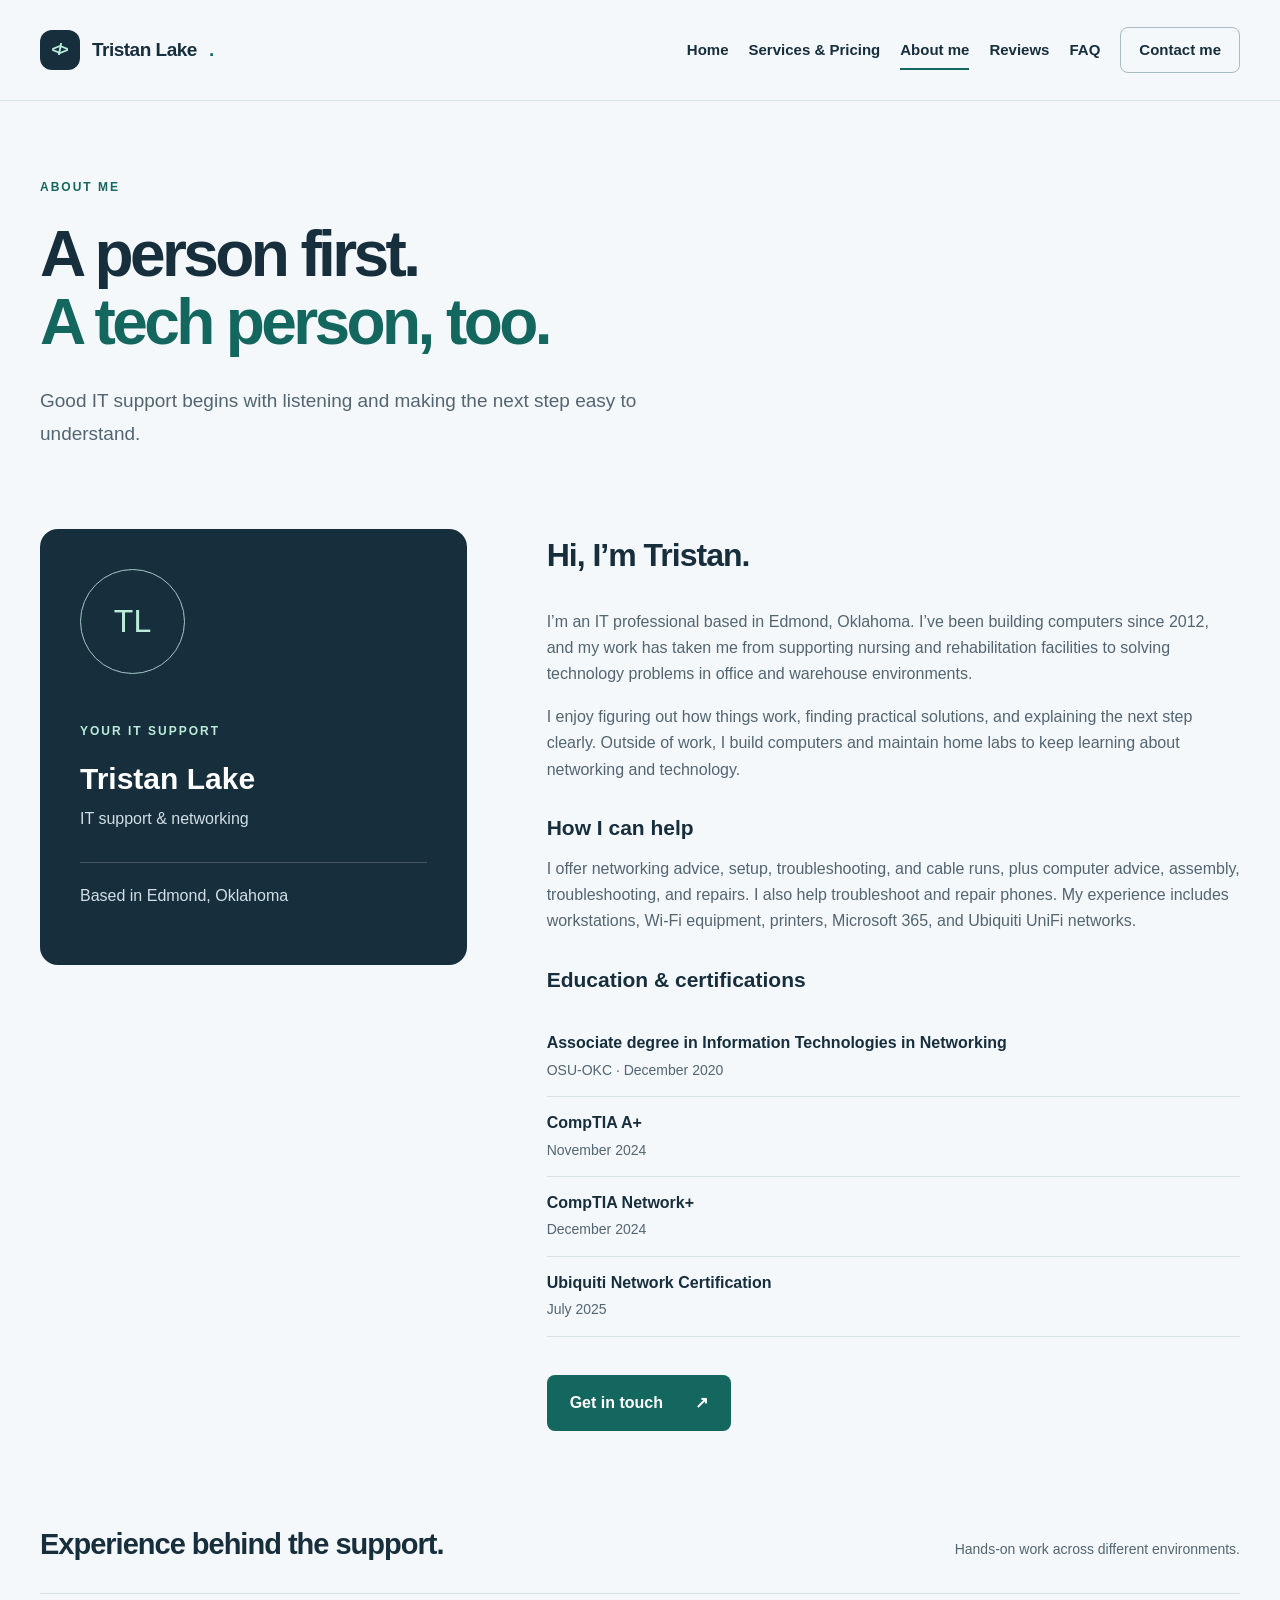
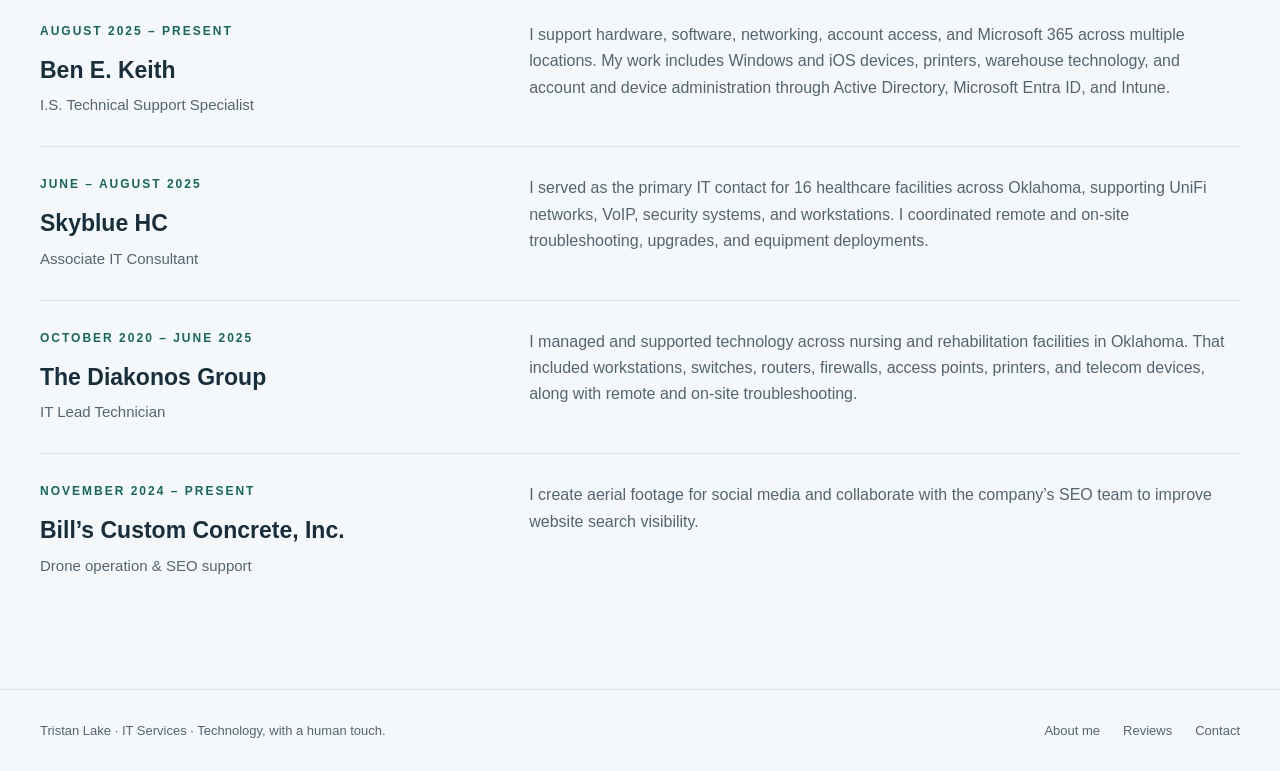
==== about.html @ 0b8d4f33 "Add IT services website with pricing, FAQs, and contact form" ====
<!doctype html>
<html lang="en"><head><meta charset="utf-8"><meta name="viewport" content="width=device-width, initial-scale=1"><meta name="description" content="Personal IT services. Learn about the person behind the support, read real client feedback, and get in touch."><meta name="theme-color" content="#172e3d"><title>About me | Tristan Lake · IT Services</title><link rel="stylesheet" href="styles.css"><script src="site.js" defer></script><link rel="icon" type="image/svg+xml" href="favicon.svg"></head><body><a class="skip" href="#main">Skip to content</a><header><div class="wrap header-inner"><a class="brand" href="index.html" aria-label="IT Services home"><span class="brand-icon" aria-hidden="true">&lt;/&gt;</span>Tristan Lake<span style="color:var(--teal)">.</span></a><nav aria-label="Main navigation"><a href="index.html">Home</a><a href="services.html">Services & Pricing</a><a href="about.html" aria-current="page">About me</a><a href="reviews.html">Reviews</a><a href="faq.html">FAQ</a><a href="contact.html" class="nav-contact">Contact me</a></nav></div></header><main id="main" class="wrap"><section class="page-heading"><p class="eyebrow">ABOUT ME</p><h1>A person first.<br><span>A tech person, too.</span></h1><p class="lead">Good IT support begins with listening and making the next step easy to understand.</p></section><section class="about-layout"><aside class="profile-panel"><span class="monogram" aria-hidden="true">TL</span><p class="eyebrow">YOUR IT SUPPORT</p><h2>Tristan Lake</h2><p>IT support & networking</p><p class="location">Based in Edmond, Oklahoma</p></aside><div class="story"><h2>Hi, I’m Tristan.</h2><p>I’m an IT professional based in Edmond, Oklahoma. I’ve been building computers since 2012, and my work has taken me from supporting nursing and rehabilitation facilities to solving technology problems in office and warehouse environments.</p><p>I enjoy figuring out how things work, finding practical solutions, and explaining the next step clearly. Outside of work, I build computers and maintain home labs to keep learning about networking and technology.</p><h3>How I can help</h3><p>I offer networking advice, setup, troubleshooting, and cable runs, plus computer advice, assembly, troubleshooting, and repairs. I also help troubleshoot and repair phones. My experience includes workstations, Wi-Fi equipment, printers, Microsoft 365, and Ubiquiti UniFi networks.</p><h3>Education &amp; certifications</h3><ul class="credentials"><li><strong>Associate degree in Information Technologies in Networking</strong><span>OSU-OKC · December 2020</span></li><li><strong>CompTIA A+</strong><span>November 2024</span></li><li><strong>CompTIA Network+</strong><span>December 2024</span></li><li><strong>Ubiquiti Network Certification</strong><span>July 2025</span></li></ul><a class="button" href="contact.html">Get in touch <span aria-hidden="true">↗</span></a></div></section><section class="experience section"><div class="section-heading"><h2>Experience behind the support.</h2><p>Hands-on work across different environments.</p></div><div class="career-list"><article><div><p class="eyebrow">AUGUST 2025 – PRESENT</p><h3>Ben E. Keith</h3><p class="role">I.S. Technical Support Specialist</p></div><p>I support hardware, software, networking, account access, and Microsoft 365 across multiple locations. My work includes Windows and iOS devices, printers, warehouse technology, and account and device administration through Active Directory, Microsoft Entra ID, and Intune.</p></article><article><div><p class="eyebrow">JUNE – AUGUST 2025</p><h3>Skyblue HC</h3><p class="role">Associate IT Consultant</p></div><p>I served as the primary IT contact for 16 healthcare facilities across Oklahoma, supporting UniFi networks, VoIP, security systems, and workstations. I coordinated remote and on-site troubleshooting, upgrades, and equipment deployments.</p></article><article><div><p class="eyebrow">OCTOBER 2020 – JUNE 2025</p><h3>The Diakonos Group</h3><p class="role">IT Lead Technician</p></div><p>I managed and supported technology across nursing and rehabilitation facilities in Oklahoma. That included workstations, switches, routers, firewalls, access points, printers, and telecom devices, along with remote and on-site troubleshooting.</p></article><article><div><p class="eyebrow">NOVEMBER 2024 – PRESENT</p><h3>Bill’s Custom Concrete, Inc.</h3><p class="role">Drone operation &amp; SEO support</p></div><p>I create aerial footage for social media and collaborate with the company’s SEO team to improve website search visibility.</p></article></div></section></main><footer><div class="wrap footer-inner"><p>Tristan Lake · IT Services · Technology, with a human touch.</p><div class="footer-links"><a href="about.html">About me</a><a href="reviews.html">Reviews</a><a href="contact.html">Contact</a></div></div></footer></body></html>
---- styles.css ----
:root{--ink:#172e3d;--muted:#526571;--paper:#f5f8fa;--teal:#14675e;--line:#d7e2e6;--mint:#bbecda}*{box-sizing:border-box}html{scroll-behavior:smooth}body{margin:0;background:var(--paper);color:var(--ink);font-family:Inter,"Segoe UI",Arial,sans-serif;font-size:16px;line-height:1.65}a{color:inherit}a,button{-webkit-tap-highlight-color:transparent}a:focus-visible,button:focus-visible{outline:3px solid #1a8d80;outline-offset:6px}::selection{background:#bbecda}.wrap{width:min(1200px,calc(100% - 80px));margin:auto}.skip{position:absolute;left:20px;top:-90px;z-index:10;background:white;padding:12px}.skip:focus{top:12px}header{border-bottom:1px solid var(--line)}.header-inner{min-height:100px;display:flex;align-items:center;justify-content:space-between;gap:30px}.brand{display:flex;align-items:center;gap:12px;text-decoration:none;font-weight:750;font-size:19px;letter-spacing:-.5px}.brand-icon{display:grid;place-items:center;background:var(--ink);color:var(--mint);width:40px;height:40px;border-radius:12px;font-size:16px;letter-spacing:-3px;padding-right:3px}nav{display:flex;align-items:center;gap:32px}nav a{text-decoration:none;font-size:15px;font-weight:600;position:relative}nav a[aria-current=page]:after{content:"";height:2px;position:absolute;bottom:-8px;left:0;right:0;background:var(--teal)}nav a:hover{color:var(--teal)}.nav-contact{border:1px solid #a9bcc4;border-radius:8px;padding:10px 18px}.hero{display:grid;grid-template-columns:1.2fr 1fr;gap:80px;padding:86px 0 80px;align-items:center}.eyebrow{font-size:12px;letter-spacing:2px;font-weight:750;margin:0 0 22px;color:var(--teal)}h1,h2,h3,p{margin-top:0}h1{font-size:clamp(45px,5.1vw,72px);font-weight:650;letter-spacing:-3.6px;line-height:1.07;margin-bottom:27px}h1 span{color:var(--teal)}.lead{font-size:19px;line-height:1.75;color:var(--muted);max-width:510px;margin-bottom:32px}.actions{display:flex;align-items:flex-start;gap:23px;flex-direction:column}.button{display:inline-flex;align-items:center;justify-content:space-between;gap:32px;background:var(--teal);color:white;text-decoration:none;padding:15px 23px;border-radius:8px;font-weight:650;transition:background .2s,transform .2s}.button:hover{background:#104f48;transform:translateY(-2px)}.text-link{text-underline-offset:5px;font-size:14px}.feature{background:var(--ink);color:white;border-radius:24px;padding:38px 40px 25px;position:relative;box-shadow:0 20px 45px #17324412}.feature .eyebrow{color:var(--mint)}.feature h2{font-weight:500;font-size:41px;line-height:1.17;letter-spacing:-1.6px;margin-bottom:26px}.feature em{font-style:normal;color:var(--mint)}.steps>div{display:flex;gap:20px;border-top:1px solid #ffffff24;padding:15px 0}.steps>div>span{font-size:12px;letter-spacing:1px;color:var(--mint);padding-top:4px}.steps p{margin:0;font-size:17px}.steps small{display:block;color:#b9cbd3;font-size:14px;margin-top:1px}.feature-bottom{border-top:1px solid #ffffff24;padding-top:17px;margin-bottom:0;font-size:12px;color:#c5d7df}.intro-strip{border-top:1px solid var(--line);border-bottom:1px solid var(--line);padding:34px 0;display:grid;grid-template-columns:1fr 1.1fr 1.4fr;gap:30px;align-items:center}.intro-strip .eyebrow{margin:0;max-width:180px}.intro-strip h2{font-size:27px;letter-spacing:-.7px;line-height:1.25;margin:0}.intro-strip>p:last-child{color:var(--muted);font-size:15px;margin:0}.section{padding:72px 0 82px}.section-heading{display:flex;align-items:baseline;justify-content:space-between;gap:20px;margin-bottom:24px}.section-heading h2{font-size:29px;letter-spacing:-1px;margin:0}.section-heading p{font-size:14px;color:var(--muted);margin:0}.cards{display:grid;grid-template-columns:repeat(3,1fr);gap:20px}.card{background:white;border:1px solid var(--line);border-radius:12px;padding:30px;text-decoration:none;transition:transform .2s,border-color .2s}.card:hover{transform:translateY(-5px);border-color:var(--teal)}.card-number{font-size:12px;letter-spacing:1.3px;color:var(--muted)}.card h3{font-size:25px;line-height:1.3;letter-spacing:-.6px;margin:25px 0 12px}.card p{color:var(--muted);font-size:15px;margin-bottom:25px}.card-link{display:flex;justify-content:space-between;color:var(--teal);font-weight:650;font-size:14px}footer{border-top:1px solid var(--line);padding:30px 0}.footer-inner{display:flex;align-items:center;justify-content:space-between;gap:25px;font-size:13px;color:var(--muted)}.footer-inner p{margin:0}.footer-links{display:flex;gap:23px}.footer-links a{text-decoration:none}.page-heading{padding:77px 0 47px}.page-heading h1{font-size:clamp(43px,5vw,65px)}.page-heading .lead{max-width:600px}.about-layout{display:grid;grid-template-columns:.8fr 1.3fr;gap:80px;padding-bottom:90px;align-items:start}.profile-panel{padding:40px;border-radius:18px;background:var(--ink);color:white}.monogram{width:105px;height:105px;display:grid;place-items:center;border:1px solid #a1c9c5;border-radius:50%;font-size:32px;color:var(--mint);margin-bottom:48px}.profile-panel .eyebrow{color:var(--mint);margin-bottom:12px}.profile-panel h2{font-size:30px;margin-bottom:2px}.profile-panel p{color:#d1dfe5}.profile-panel .location{border-top:1px solid #ffffff33;padding-top:20px;margin-top:30px}.story h2,.contact-layout h2{font-size:32px;letter-spacing:-1px}.story h3{font-size:21px;margin:28px 0 10px}.story p{color:var(--muted)}.placeholder{border-left:3px solid #a9cec5;padding-left:18px}.story .button{margin-top:18px}.empty-reviews{background:white;border:1px solid var(--line);border-radius:20px;padding:40px 30px 55px;text-align:center;max-width:850px;margin:0 auto}.quote-mark{display:block;font:90px Georgia,serif;line-height:.9;color:var(--teal)}.empty-reviews h2{font-size:35px;line-height:1.25;letter-spacing:-1px}.empty-reviews>p:not(.eyebrow){max-width:540px;margin:0 auto 30px;color:var(--muted)}.empty-reviews .eyebrow{margin:5px 0 20px}.review-note{text-align:center;font-size:14px;color:var(--muted);margin:25px 0 80px}.contact-layout{display:grid;grid-template-columns:1fr 1fr;gap:80px;padding-bottom:80px}.contact-panel{padding:35px 40px;background:white;border:1px solid var(--line);border-radius:16px}.contact-notice{color:var(--teal);background:#e7f4ef;padding:12px 16px;border-radius:6px;font-size:15px}dl{margin:25px 0 0}dl>div{padding:18px 0;border-top:1px solid var(--line)}dt{font-size:13px;color:var(--muted)}dd{margin:4px 0 0;font-size:18px;overflow-wrap:anywhere}.contact-help{padding-top:15px}.contact-help>p,.contact-help li p{color:var(--muted)}.contact-help ol{padding-left:26px}.contact-help li{padding-left:10px;margin:24px 0}.contact-help li::marker{color:var(--teal);font-weight:bold}.contact-help h3{font-size:18px;margin-bottom:3px}.contact-help li p{font-size:15px}.privacy-note{border-top:1px solid var(--line);padding-top:20px;font-size:14px}@media(max-width:950px){.hero{gap:35px}h1{letter-spacing:-2.5px}.feature{padding:30px}.feature h2{font-size:34px}.section-heading{display:block}.section-heading p{margin-top:8px}.card{padding:23px}.about-layout,.contact-layout{gap:40px}}@media(max-width:700px){.wrap{width:calc(100% - 40px)}.header-inner{padding:20px 0;align-items:flex-start;gap:20px;flex-direction:column;min-height:0}nav{gap:24px;width:100%;justify-content:space-between}nav a{font-size:14px}.nav-contact{padding:5px 10px}.hero{grid-template-columns:1fr;padding:48px 0;gap:38px}h1{font-size:52px;letter-spacing:-2.7px}.lead{font-size:17px}.feature{padding:30px}.feature h2{font-size:37px}.intro-strip{grid-template-columns:1fr;gap:19px}.intro-strip .eyebrow{max-width:none}.cards{grid-template-columns:1fr}.section{padding:45px 0}.card h3{margin-top:15px}.card p{margin-bottom:20px}.page-heading{padding-top:45px;padding-bottom:25px}.about-layout,.contact-layout{grid-template-columns:1fr;gap:35px;padding-bottom:50px}.profile-panel{padding:30px}.monogram{margin-bottom:28px}.footer-inner{align-items:flex-start;flex-direction:column;gap:15px}.empty-reviews{padding:35px 22px}.empty-reviews h2{font-size:29px}.contact-panel{padding:26px}.review-note{margin-bottom:50px}}@media(prefers-reduced-motion:reduce){html{scroll-behavior:auto}*{transition:none!important}}

.services{padding-top:0}.services .card p{margin-bottom:0}

.credentials{list-style:none;padding:0;margin:20px 0}.credentials li{padding:13px 0;border-bottom:1px solid var(--line)}.credentials strong{display:block;font-size:16px}.credentials span{font-size:14px;color:var(--muted)}.experience{padding-top:0}.career-list article{display:grid;grid-template-columns:1fr 1.6fr;gap:45px;padding:28px 0;border-top:1px solid var(--line)}.career-list .eyebrow{margin-bottom:10px}.career-list h3{font-size:23px;margin-bottom:4px}.career-list .role{font-size:15px;margin-bottom:0;color:var(--muted)}.career-list article>p{color:var(--muted);margin-bottom:0}.contact-panel dd a{text-underline-offset:4px;color:var(--teal)}@media(max-width:700px){.career-list article{grid-template-columns:1fr;gap:16px}}
nav{gap:20px}.header-inner{gap:20px}.brand{white-space:nowrap}.pricing-grid{display:grid;grid-template-columns:repeat(3,1fr);gap:22px;margin-bottom:25px}.price-card{padding:30px;border:1px solid var(--line);background:#fff;border-radius:16px;display:flex;flex-direction:column}.price-card h2{font-size:25px;letter-spacing:-.7px}.price-card>p:not(.eyebrow):not(.price){color:var(--muted)}.price{font-size:52px;line-height:1.2;letter-spacing:-2px;font-weight:650;margin-bottom:20px}.price span{font-size:15px;font-weight:400;letter-spacing:0}.quote-price{font-size:36px}.price-card ul{padding-left:20px;margin-bottom:30px;font-size:15px}.price-card li{margin-bottom:10px}.price-card .button{margin-top:auto;font-size:14px;gap:12px}.highlighted{background:#e5f2ed;border-color:#90b9af}.service-table article{display:grid;grid-template-columns:1fr 210px;gap:35px;padding:26px 0;border-top:1px solid var(--line)}.service-table h3{font-size:21px;margin-bottom:7px}.service-table p{max-width:760px;margin:0;color:var(--muted)}.service-table strong{font-size:18px;color:var(--teal);text-align:right}.pricing-notes{background:#e9f0f4;border-radius:14px;padding:30px;margin-bottom:50px}.pricing-notes h2{font-size:25px}.pricing-notes p:last-child{margin-bottom:0}.availability{display:grid;grid-template-columns:1fr 1fr;gap:55px;padding:35px 0 50px;border-top:1px solid var(--line)}.availability .eyebrow{margin-bottom:12px}.availability h2{font-size:32px;letter-spacing:-1px;margin-bottom:10px}.availability h3{font-size:20px;margin-bottom:12px}.availability p{color:var(--muted)}.faq-list{max-width:900px;margin-bottom:50px}.faq-list details{border-top:1px solid var(--line);padding:22px 0}.faq-list summary{cursor:pointer;font-weight:650;font-size:19px;list-style-position:outside;margin-left:22px;padding-left:10px}.faq-list summary::marker{color:var(--teal)}.faq-list details p{color:var(--muted);margin:17px 0 0 32px;max-width:780px}.faq-cta{padding:35px;background:#e5f2ed;border-radius:15px;margin-bottom:60px}.faq-cta h2{font-size:28px;letter-spacing:-.7px}.message-section{display:grid;grid-template-columns:.85fr 1.15fr;gap:70px;padding:40px 0 80px;border-top:1px solid var(--line)}.message-section h2{font-size:34px;letter-spacing:-1px;line-height:1.2}.message-section p{color:var(--muted)}form{background:white;border:1px solid var(--line);padding:30px;border-radius:14px}label{display:block;font-weight:600;margin:18px 0 7px}label:first-of-type{margin-top:0}label span{font-weight:400;color:var(--muted)}input,select,textarea{font:inherit;color:var(--ink);width:100%;border:1px solid #a2b7c0;border-radius:7px;padding:11px 13px;background:#fff}textarea{resize:vertical}input:focus,textarea:focus,select:focus{outline:3px solid #bbecda;outline-offset:2px;border-color:var(--teal)}form button{border:0;cursor:pointer;font:inherit;margin-top:20px}form .small,.small{font-size:14px;overflow-wrap:anywhere}.honeypot{display:none}.enter{animation:enter .55s ease-out both}.price-card:nth-child(2){animation-delay:.07s}.price-card:nth-child(3){animation-delay:.14s}@keyframes enter{from{opacity:0;transform:translateY(10px)}to{opacity:1;transform:translateY(0)}}@media(max-width:1050px){.header-inner{flex-wrap:wrap;padding:22px 0}nav{flex-wrap:wrap;row-gap:16px}.pricing-grid{gap:15px}.price-card{padding:23px}.message-section{gap:35px}}@media(max-width:760px){.pricing-grid,.availability,.message-section{grid-template-columns:1fr}.price-card{padding:28px}.availability{gap:20px}.service-table article{grid-template-columns:1fr;gap:12px}.service-table strong{text-align:left}.message-section{padding-bottom:45px}.faq-list summary{font-size:17px}.faq-cta{padding:25px}nav{justify-content:flex-start;gap:18px}.header-inner nav a{font-size:14px}.price{font-size:45px}.message-section form{padding:22px}}@media(prefers-reduced-motion:reduce){.enter{animation:none}.price-card{animation-delay:0s}}
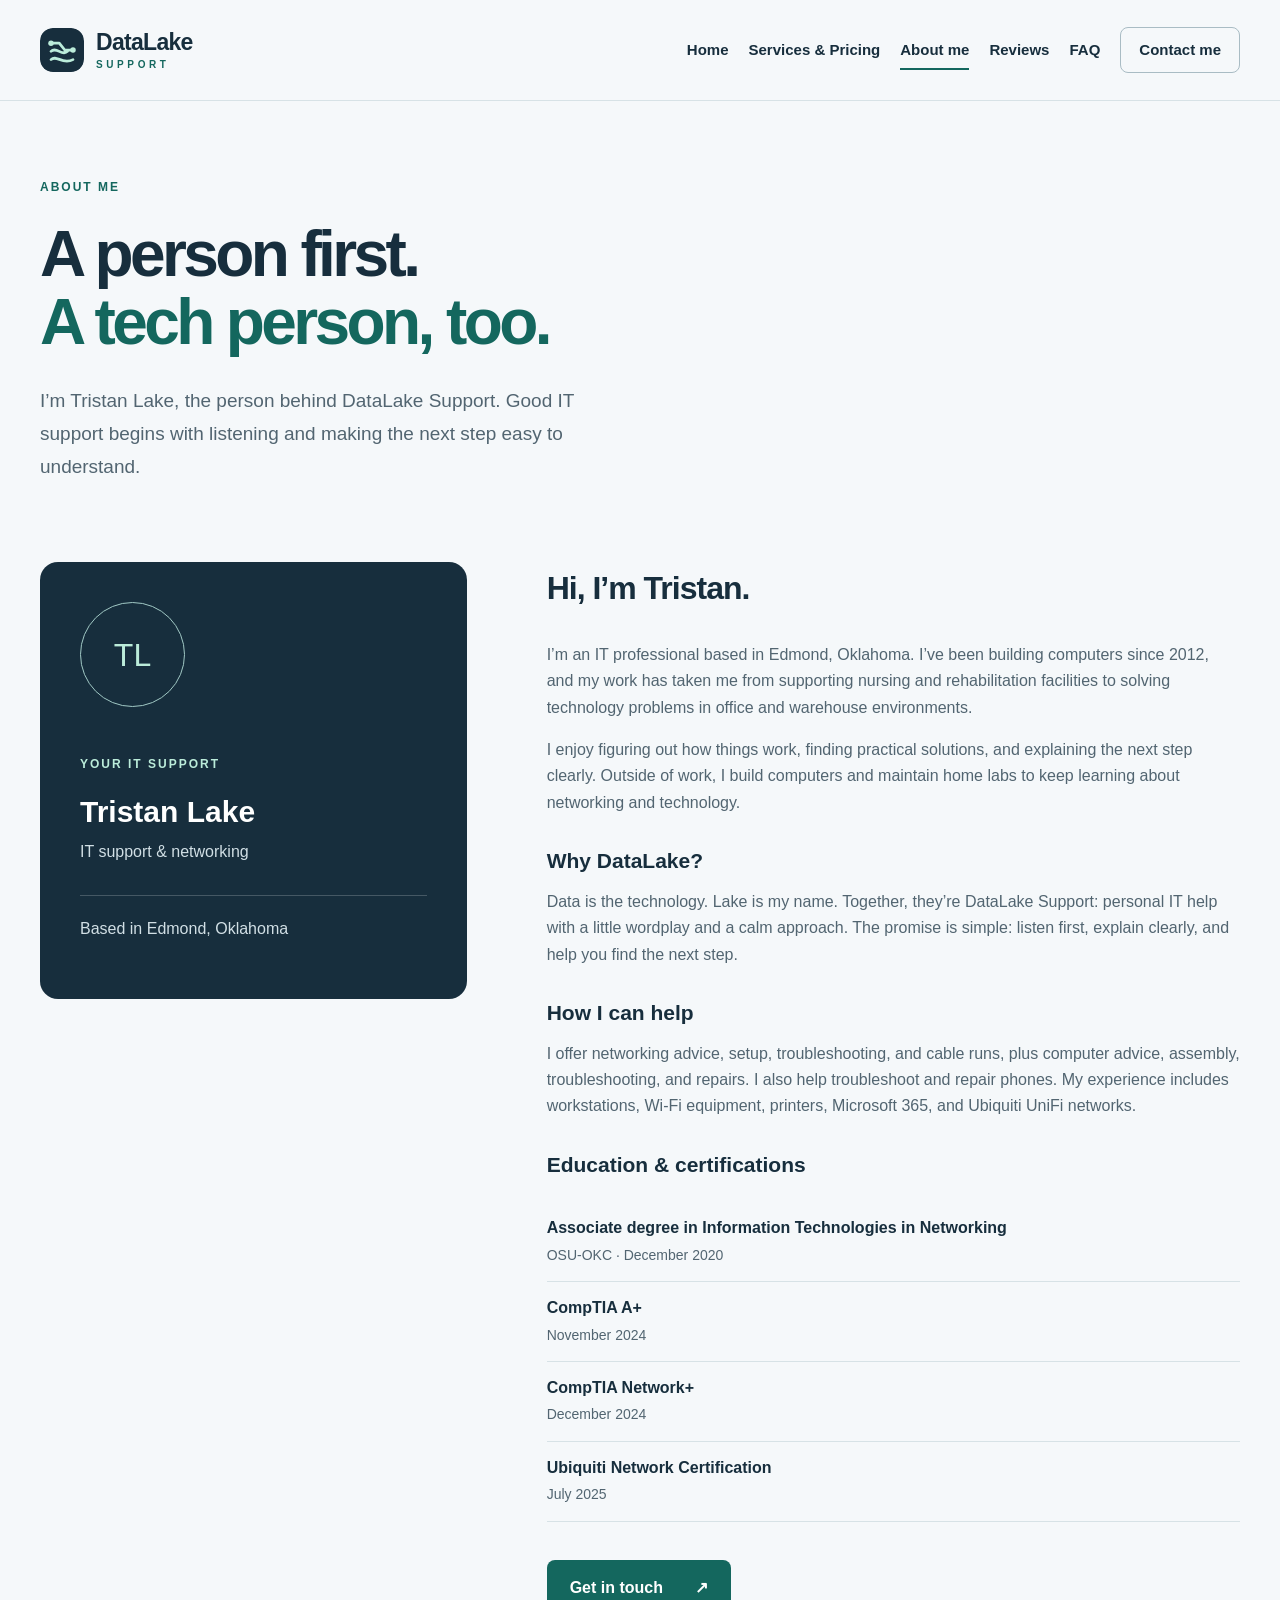
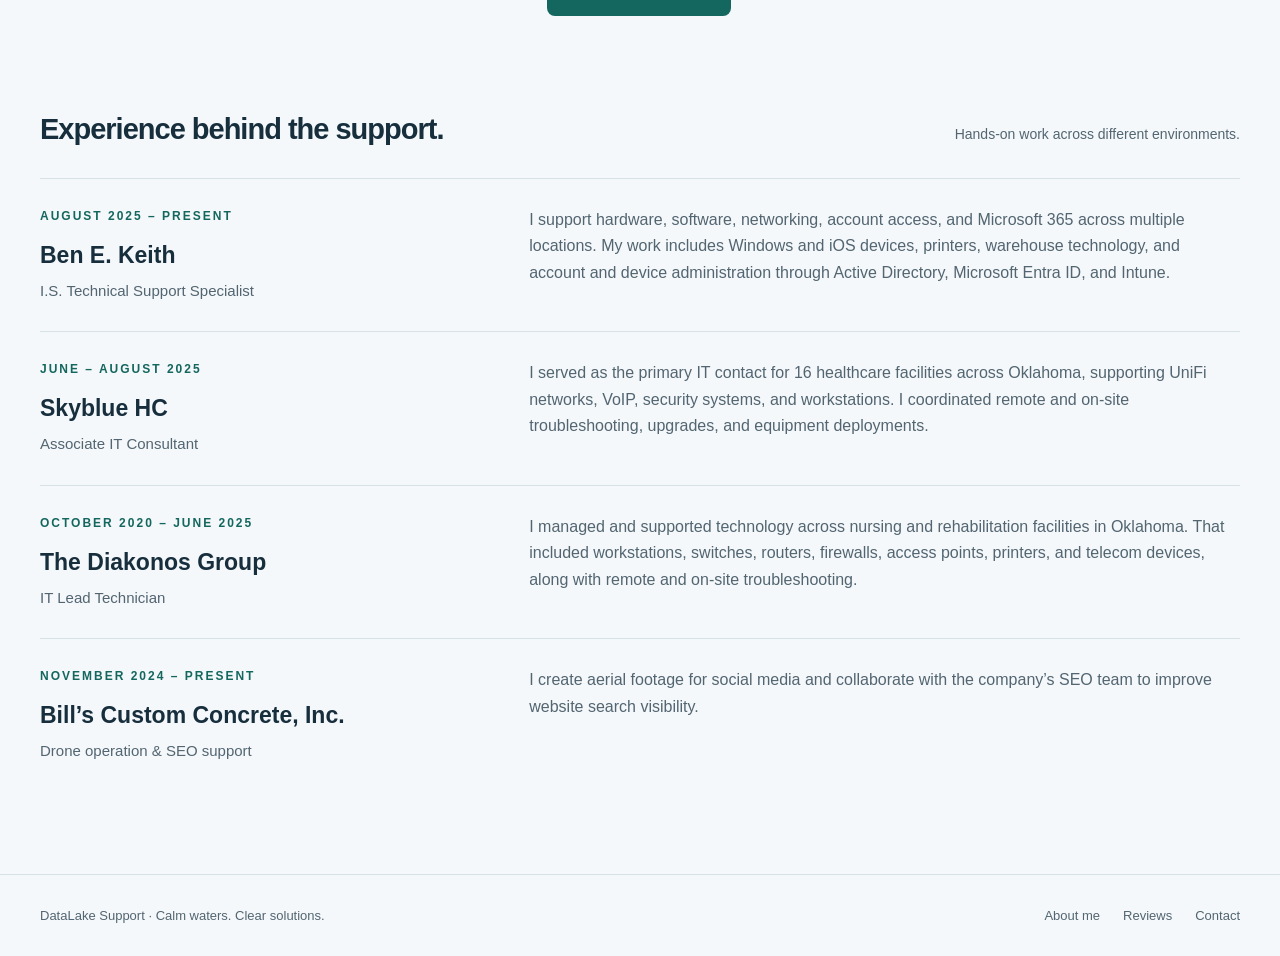
==== commit 1b620de2: "Rebrand website as DataLake Support Introduce DataLake Support with the tagline Calm waters. Clear s" ====
--- a/about.html
+++ b/about.html
@@ -1,2 +1,2 @@
 <!doctype html>
-<html lang="en"><head><meta charset="utf-8"><meta name="viewport" content="width=device-width, initial-scale=1"><meta name="description" content="Personal IT services. Learn about the person behind the support, read real client feedback, and get in touch."><meta name="theme-color" content="#172e3d"><title>About me | Tristan Lake · IT Services</title><link rel="stylesheet" href="styles.css"><script src="site.js" defer></script><link rel="icon" type="image/svg+xml" href="favicon.svg"></head><body><a class="skip" href="#main">Skip to content</a><header><div class="wrap header-inner"><a class="brand" href="index.html" aria-label="IT Services home"><span class="brand-icon" aria-hidden="true">&lt;/&gt;</span>Tristan Lake<span style="color:var(--teal)">.</span></a><nav aria-label="Main navigation"><a href="index.html">Home</a><a href="services.html">Services & Pricing</a><a href="about.html" aria-current="page">About me</a><a href="reviews.html">Reviews</a><a href="faq.html">FAQ</a><a href="contact.html" class="nav-contact">Contact me</a></nav></div></header><main id="main" class="wrap"><section class="page-heading"><p class="eyebrow">ABOUT ME</p><h1>A person first.<br><span>A tech person, too.</span></h1><p class="lead">Good IT support begins with listening and making the next step easy to understand.</p></section><section class="about-layout"><aside class="profile-panel"><span class="monogram" aria-hidden="true">TL</span><p class="eyebrow">YOUR IT SUPPORT</p><h2>Tristan Lake</h2><p>IT support & networking</p><p class="location">Based in Edmond, Oklahoma</p></aside><div class="story"><h2>Hi, I’m Tristan.</h2><p>I’m an IT professional based in Edmond, Oklahoma. I’ve been building computers since 2012, and my work has taken me from supporting nursing and rehabilitation facilities to solving technology problems in office and warehouse environments.</p><p>I enjoy figuring out how things work, finding practical solutions, and explaining the next step clearly. Outside of work, I build computers and maintain home labs to keep learning about networking and technology.</p><h3>How I can help</h3><p>I offer networking advice, setup, troubleshooting, and cable runs, plus computer advice, assembly, troubleshooting, and repairs. I also help troubleshoot and repair phones. My experience includes workstations, Wi-Fi equipment, printers, Microsoft 365, and Ubiquiti UniFi networks.</p><h3>Education &amp; certifications</h3><ul class="credentials"><li><strong>Associate degree in Information Technologies in Networking</strong><span>OSU-OKC · December 2020</span></li><li><strong>CompTIA A+</strong><span>November 2024</span></li><li><strong>CompTIA Network+</strong><span>December 2024</span></li><li><strong>Ubiquiti Network Certification</strong><span>July 2025</span></li></ul><a class="button" href="contact.html">Get in touch <span aria-hidden="true">↗</span></a></div></section><section class="experience section"><div class="section-heading"><h2>Experience behind the support.</h2><p>Hands-on work across different environments.</p></div><div class="career-list"><article><div><p class="eyebrow">AUGUST 2025 – PRESENT</p><h3>Ben E. Keith</h3><p class="role">I.S. Technical Support Specialist</p></div><p>I support hardware, software, networking, account access, and Microsoft 365 across multiple locations. My work includes Windows and iOS devices, printers, warehouse technology, and account and device administration through Active Directory, Microsoft Entra ID, and Intune.</p></article><article><div><p class="eyebrow">JUNE – AUGUST 2025</p><h3>Skyblue HC</h3><p class="role">Associate IT Consultant</p></div><p>I served as the primary IT contact for 16 healthcare facilities across Oklahoma, supporting UniFi networks, VoIP, security systems, and workstations. I coordinated remote and on-site troubleshooting, upgrades, and equipment deployments.</p></article><article><div><p class="eyebrow">OCTOBER 2020 – JUNE 2025</p><h3>The Diakonos Group</h3><p class="role">IT Lead Technician</p></div><p>I managed and supported technology across nursing and rehabilitation facilities in Oklahoma. That included workstations, switches, routers, firewalls, access points, printers, and telecom devices, along with remote and on-site troubleshooting.</p></article><article><div><p class="eyebrow">NOVEMBER 2024 – PRESENT</p><h3>Bill’s Custom Concrete, Inc.</h3><p class="role">Drone operation &amp; SEO support</p></div><p>I create aerial footage for social media and collaborate with the company’s SEO team to improve website search visibility.</p></article></div></section></main><footer><div class="wrap footer-inner"><p>Tristan Lake · IT Services · Technology, with a human touch.</p><div class="footer-links"><a href="about.html">About me</a><a href="reviews.html">Reviews</a><a href="contact.html">Contact</a></div></div></footer></body></html>
+<html lang="en"><head><meta charset="utf-8"><meta name="viewport" content="width=device-width, initial-scale=1"><meta name="description" content="Meet Tristan Lake, the IT professional behind DataLake Support in Edmond, Oklahoma. Practical experience, clear explanations, and personal support."><meta name="theme-color" content="#172e3d"><title>About me | DataLake Support</title><link rel="stylesheet" href="styles.css"><script src="site.js" defer></script><link rel="icon" type="image/svg+xml" href="favicon.svg"></head><body><a class="skip" href="#main">Skip to content</a><header><div class="wrap header-inner"><a class="brand" href="index.html" aria-label="DataLake Support home"><img class="brand-mark" src="favicon.svg" width="44" height="44" alt=""><span class="brand-wordmark">DataLake<span class="brand-subtitle">SUPPORT</span></span></a><nav aria-label="Main navigation"><a href="index.html">Home</a><a href="services.html">Services & Pricing</a><a href="about.html" aria-current="page">About me</a><a href="reviews.html">Reviews</a><a href="faq.html">FAQ</a><a href="contact.html" class="nav-contact">Contact me</a></nav></div></header><main id="main" class="wrap"><section class="page-heading"><p class="eyebrow">ABOUT ME</p><h1>A person first.<br><span>A tech person, too.</span></h1><p class="lead">I’m Tristan Lake, the person behind DataLake Support. Good IT support begins with listening and making the next step easy to understand.</p></section><section class="about-layout"><aside class="profile-panel"><span class="monogram" aria-hidden="true">TL</span><p class="eyebrow">YOUR IT SUPPORT</p><h2>Tristan Lake</h2><p>IT support & networking</p><p class="location">Based in Edmond, Oklahoma</p></aside><div class="story"><h2>Hi, I’m Tristan.</h2><p>I’m an IT professional based in Edmond, Oklahoma. I’ve been building computers since 2012, and my work has taken me from supporting nursing and rehabilitation facilities to solving technology problems in office and warehouse environments.</p><p>I enjoy figuring out how things work, finding practical solutions, and explaining the next step clearly. Outside of work, I build computers and maintain home labs to keep learning about networking and technology.</p><h3>Why DataLake?</h3><p>Data is the technology. Lake is my name. Together, they’re DataLake Support: personal IT help with a little wordplay and a calm approach. The promise is simple: listen first, explain clearly, and help you find the next step.</p><h3>How I can help</h3><p>I offer networking advice, setup, troubleshooting, and cable runs, plus computer advice, assembly, troubleshooting, and repairs. I also help troubleshoot and repair phones. My experience includes workstations, Wi-Fi equipment, printers, Microsoft 365, and Ubiquiti UniFi networks.</p><h3>Education &amp; certifications</h3><ul class="credentials"><li><strong>Associate degree in Information Technologies in Networking</strong><span>OSU-OKC · December 2020</span></li><li><strong>CompTIA A+</strong><span>November 2024</span></li><li><strong>CompTIA Network+</strong><span>December 2024</span></li><li><strong>Ubiquiti Network Certification</strong><span>July 2025</span></li></ul><a class="button" href="contact.html">Get in touch <span aria-hidden="true">↗</span></a></div></section><section class="experience section"><div class="section-heading"><h2>Experience behind the support.</h2><p>Hands-on work across different environments.</p></div><div class="career-list"><article><div><p class="eyebrow">AUGUST 2025 – PRESENT</p><h3>Ben E. Keith</h3><p class="role">I.S. Technical Support Specialist</p></div><p>I support hardware, software, networking, account access, and Microsoft 365 across multiple locations. My work includes Windows and iOS devices, printers, warehouse technology, and account and device administration through Active Directory, Microsoft Entra ID, and Intune.</p></article><article><div><p class="eyebrow">JUNE – AUGUST 2025</p><h3>Skyblue HC</h3><p class="role">Associate IT Consultant</p></div><p>I served as the primary IT contact for 16 healthcare facilities across Oklahoma, supporting UniFi networks, VoIP, security systems, and workstations. I coordinated remote and on-site troubleshooting, upgrades, and equipment deployments.</p></article><article><div><p class="eyebrow">OCTOBER 2020 – JUNE 2025</p><h3>The Diakonos Group</h3><p class="role">IT Lead Technician</p></div><p>I managed and supported technology across nursing and rehabilitation facilities in Oklahoma. That included workstations, switches, routers, firewalls, access points, printers, and telecom devices, along with remote and on-site troubleshooting.</p></article><article><div><p class="eyebrow">NOVEMBER 2024 – PRESENT</p><h3>Bill’s Custom Concrete, Inc.</h3><p class="role">Drone operation &amp; SEO support</p></div><p>I create aerial footage for social media and collaborate with the company’s SEO team to improve website search visibility.</p></article></div></section></main><footer><div class="wrap footer-inner"><p>DataLake Support · Calm waters. Clear solutions.</p><div class="footer-links"><a href="about.html">About me</a><a href="reviews.html">Reviews</a><a href="contact.html">Contact</a></div></div></footer></body></html>
--- a/styles.css
+++ b/styles.css
@@ -3,4 +3,9 @@
 .services{padding-top:0}.services .card p{margin-bottom:0}
 
 .credentials{list-style:none;padding:0;margin:20px 0}.credentials li{padding:13px 0;border-bottom:1px solid var(--line)}.credentials strong{display:block;font-size:16px}.credentials span{font-size:14px;color:var(--muted)}.experience{padding-top:0}.career-list article{display:grid;grid-template-columns:1fr 1.6fr;gap:45px;padding:28px 0;border-top:1px solid var(--line)}.career-list .eyebrow{margin-bottom:10px}.career-list h3{font-size:23px;margin-bottom:4px}.career-list .role{font-size:15px;margin-bottom:0;color:var(--muted)}.career-list article>p{color:var(--muted);margin-bottom:0}.contact-panel dd a{text-underline-offset:4px;color:var(--teal)}@media(max-width:700px){.career-list article{grid-template-columns:1fr;gap:16px}}
-nav{gap:20px}.header-inner{gap:20px}.brand{white-space:nowrap}.pricing-grid{display:grid;grid-template-columns:repeat(3,1fr);gap:22px;margin-bottom:25px}.price-card{padding:30px;border:1px solid var(--line);background:#fff;border-radius:16px;display:flex;flex-direction:column}.price-card h2{font-size:25px;letter-spacing:-.7px}.price-card>p:not(.eyebrow):not(.price){color:var(--muted)}.price{font-size:52px;line-height:1.2;letter-spacing:-2px;font-weight:650;margin-bottom:20px}.price span{font-size:15px;font-weight:400;letter-spacing:0}.quote-price{font-size:36px}.price-card ul{padding-left:20px;margin-bottom:30px;font-size:15px}.price-card li{margin-bottom:10px}.price-card .button{margin-top:auto;font-size:14px;gap:12px}.highlighted{background:#e5f2ed;border-color:#90b9af}.service-table article{display:grid;grid-template-columns:1fr 210px;gap:35px;padding:26px 0;border-top:1px solid var(--line)}.service-table h3{font-size:21px;margin-bottom:7px}.service-table p{max-width:760px;margin:0;color:var(--muted)}.service-table strong{font-size:18px;color:var(--teal);text-align:right}.pricing-notes{background:#e9f0f4;border-radius:14px;padding:30px;margin-bottom:50px}.pricing-notes h2{font-size:25px}.pricing-notes p:last-child{margin-bottom:0}.availability{display:grid;grid-template-columns:1fr 1fr;gap:55px;padding:35px 0 50px;border-top:1px solid var(--line)}.availability .eyebrow{margin-bottom:12px}.availability h2{font-size:32px;letter-spacing:-1px;margin-bottom:10px}.availability h3{font-size:20px;margin-bottom:12px}.availability p{color:var(--muted)}.faq-list{max-width:900px;margin-bottom:50px}.faq-list details{border-top:1px solid var(--line);padding:22px 0}.faq-list summary{cursor:pointer;font-weight:650;font-size:19px;list-style-position:outside;margin-left:22px;padding-left:10px}.faq-list summary::marker{color:var(--teal)}.faq-list details p{color:var(--muted);margin:17px 0 0 32px;max-width:780px}.faq-cta{padding:35px;background:#e5f2ed;border-radius:15px;margin-bottom:60px}.faq-cta h2{font-size:28px;letter-spacing:-.7px}.message-section{display:grid;grid-template-columns:.85fr 1.15fr;gap:70px;padding:40px 0 80px;border-top:1px solid var(--line)}.message-section h2{font-size:34px;letter-spacing:-1px;line-height:1.2}.message-section p{color:var(--muted)}form{background:white;border:1px solid var(--line);padding:30px;border-radius:14px}label{display:block;font-weight:600;margin:18px 0 7px}label:first-of-type{margin-top:0}label span{font-weight:400;color:var(--muted)}input,select,textarea{font:inherit;color:var(--ink);width:100%;border:1px solid #a2b7c0;border-radius:7px;padding:11px 13px;background:#fff}textarea{resize:vertical}input:focus,textarea:focus,select:focus{outline:3px solid #bbecda;outline-offset:2px;border-color:var(--teal)}form button{border:0;cursor:pointer;font:inherit;margin-top:20px}form .small,.small{font-size:14px;overflow-wrap:anywhere}.honeypot{display:none}.enter{animation:enter .55s ease-out both}.price-card:nth-child(2){animation-delay:.07s}.price-card:nth-child(3){animation-delay:.14s}@keyframes enter{from{opacity:0;transform:translateY(10px)}to{opacity:1;transform:translateY(0)}}@media(max-width:1050px){.header-inner{flex-wrap:wrap;padding:22px 0}nav{flex-wrap:wrap;row-gap:16px}.pricing-grid{gap:15px}.price-card{padding:23px}.message-section{gap:35px}}@media(max-width:760px){.pricing-grid,.availability,.message-section{grid-template-columns:1fr}.price-card{padding:28px}.availability{gap:20px}.service-table article{grid-template-columns:1fr;gap:12px}.service-table strong{text-align:left}.message-section{padding-bottom:45px}.faq-list summary{font-size:17px}.faq-cta{padding:25px}nav{justify-content:flex-start;gap:18px}.header-inner nav a{font-size:14px}.price{font-size:45px}.message-section form{padding:22px}}@media(prefers-reduced-motion:reduce){.enter{animation:none}.price-card{animation-delay:0s}}
+nav{gap:20px}.header-inner{gap:20px}.brand{white-space:nowrap}.pricing-grid{display:grid;grid-template-columns:repeat(3,1fr);gap:22px;margin-bottom:25px}.price-card{padding:30px;border:1px solid var(--line);background:#fff;border-radius:16px;display:flex;flex-direction:column}.price-card h2{font-size:25px;letter-spacing:-.7px}.price-card>p:not(.eyebrow):not(.price){color:var(--muted)}.price{font-size:52px;line-height:1.2;letter-spacing:-2px;font-weight:650;margin-bottom:20px}.price span{font-size:15px;font-weight:400;letter-spacing:0}.quote-price{font-size:36px}.price-card ul{padding-left:20px;margin-bottom:30px;font-size:15px}.price-card li{margin-bottom:10px}.price-card .button{margin-top:auto;font-size:14px;gap:12px}.highlighted{background:#e5f2ed;border-color:#90b9af}.service-table article{display:grid;grid-template-columns:1fr 210px;gap:35px;padding:26px 0;border-top:1px solid var(--line)}.service-table h3{font-size:21px;margin-bottom:7px}.service-table p{max-width:760px;margin:0;color:var(--muted)}.service-table strong{font-size:18px;color:var(--teal);text-align:right}.pricing-notes{background:#e9f0f4;border-radius:14px;padding:30px;margin-bottom:50px}.pricing-notes h2{font-size:25px}.pricing-notes p:last-child{margin-bottom:0}.availability{display:grid;grid-template-columns:1fr 1fr;gap:55px;padding:35px 0 50px;border-top:1px solid var(--line)}.availability .eyebrow{margin-bottom:12px}.availability h2{font-size:32px;letter-spacing:-1px;margin-bottom:10px}.availability h3{font-size:20px;margin-bottom:12px}.availability p{color:var(--muted)}.faq-list{max-width:900px;margin-bottom:50px}.faq-list details{border-top:1px solid var(--line);padding:22px 0}.faq-list summary{cursor:pointer;font-weight:650;font-size:19px;list-style-position:outside;margin-left:22px;padding-left:10px}.faq-list summary::marker{color:var(--teal)}.faq-list details p{color:var(--muted);margin:17px 0 0 32px;max-width:780px}.faq-cta{padding:35px;background:#e5f2ed;border-radius:15px;margin-bottom:60px}.faq-cta h2{font-size:28px;letter-spacing:-.7px}.message-section{display:grid;grid-template-columns:.85fr 1.15fr;gap:70px;padding:40px 0 80px;border-top:1px solid var(--line)}.message-section h2{font-size:34px;letter-spacing:-1px;line-height:1.2}.message-section p{color:var(--muted)}form{background:white;border:1px solid var(--line);padding:30px;border-radius:14px}label{display:block;font-weight:600;margin:18px 0 7px}label:first-of-type{margin-top:0}label span{font-weight:400;color:var(--muted)}input,select,textarea{font:inherit;color:var(--ink);width:100%;border:1px solid #a2b7c0;border-radius:7px;padding:11px 13px;background:#fff}textarea{resize:vertical}input:focus,textarea:focus,select:focus{outline:3px solid #bbecda;outline-offset:2px;border-color:var(--teal)}form button{border:0;cursor:pointer;font:inherit;margin-top:20px}form .small,.small{font-size:14px;overflow-wrap:anywhere}.honeypot{display:none}.enter{animation:enter .55s ease-out both}.price-card:nth-child(2){animation-delay:.07s}.price-card:nth-child(3){animation-delay:.14s}@keyframes enter{from{opacity:0;transform:translateY(10px)}to{opacity:1;transform:translateY(0)}}@media(max-width:1050px){.header-inner{flex-wrap:wrap;padding:22px 0}nav{flex-wrap:wrap;row-gap:16px}.pricing-grid{gap:15px}.price-card{padding:23px}.message-section{gap:35px}}@media(max-width:760px){.pricing-grid,.availability,.message-section{grid-template-columns:1fr}.price-card{padding:28px}.availability{gap:20px}.service-table article{grid-template-columns:1fr;gap:12px}.service-table strong{text-align:left}.message-section{padding-bottom:45px}.faq-list summary{font-size:17px}.faq-cta{padding:25px}nav{justify-content:flex-start;gap:18px}.header-inner nav a{font-size:14px}.price{font-size:45px}.message-section form{padding:22px}}@media(prefers-reduced-motion:reduce){.enter{animation:none}.price-card{animation-delay:0s}}
+
+.published-reviews{display:grid;grid-template-columns:repeat(2,minmax(0,1fr));gap:22px;margin-bottom:24px}.published-review{padding:30px;border:1px solid var(--line);border-radius:16px;background:white;overflow-wrap:anywhere}.published-review h2{font-size:22px;margin:0 0 8px}.published-review .review-rating{color:var(--teal);font-weight:650;margin-bottom:15px}.published-review blockquote{margin:0 0 20px;white-space:pre-wrap}.published-review .review-service{color:var(--muted);font-size:14px;margin:0}.rating-input{border:0;padding:0;margin:20px 0}.rating-input legend{font-weight:600;padding:0;margin-bottom:8px}.rating-input>div{display:flex;flex-wrap:wrap;gap:10px}.rating-input label{display:flex;align-items:center;gap:7px;margin:0;padding:8px;border:1px solid var(--line);border-radius:7px;font-size:14px}.rating-input input,.consent input{width:18px;height:18px;flex-shrink:0;accent-color:var(--teal)}.consent{display:flex;align-items:flex-start;gap:10px;font-size:14px}.consent span{color:var(--ink)}[hidden]{display:none!important}@media(max-width:700px){.published-reviews{grid-template-columns:1fr}}
+
+/* DataLake Support identity: circuit nodes above calm lake waves. */
+.brand-mark{display:block;flex:0 0 44px;border-radius:13px}.brand-wordmark{display:flex;flex-direction:column;font-size:23px;line-height:1.05;letter-spacing:-.7px}.brand-subtitle{font-size:10px;letter-spacing:3.6px;color:var(--teal);margin-top:6px}.hero{position:relative}.feature{background:radial-gradient(ellipse at 100% 0%,#245464 0%,transparent 65%),var(--ink)}.feature-bottom{letter-spacing:.3px}.intro-strip{background:linear-gradient(110deg,transparent,#e5f2ed);padding-left:20px;padding-right:20px;border-radius:0 20px 20px 0}.hero h1{font-size:clamp(43px,4.8vw,68px)}@media(max-width:480px){.brand-wordmark{font-size:21px}.hero h1{font-size:43px;letter-spacing:-2px}.intro-strip{padding-left:16px;padding-right:16px}}
